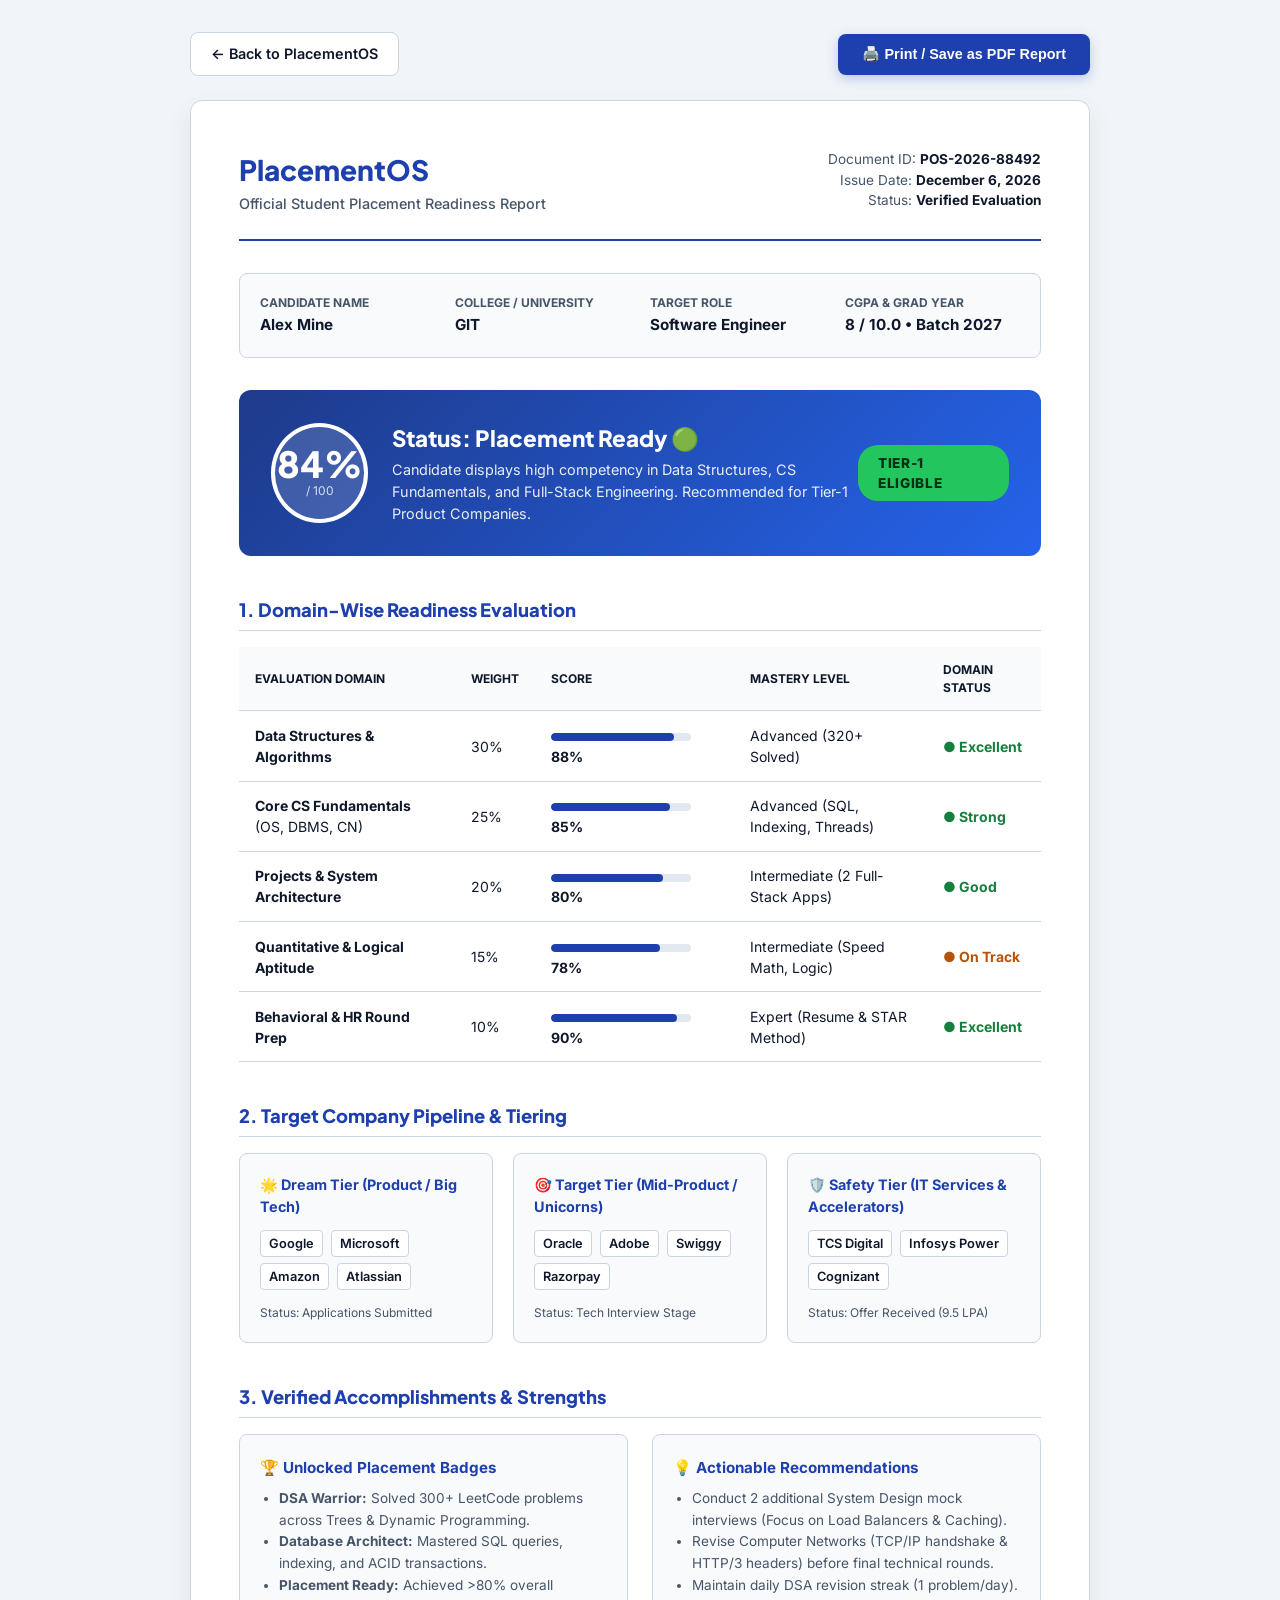
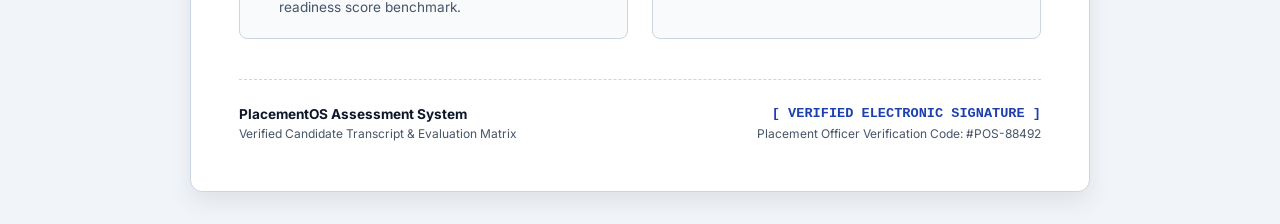
==== placement_readiness_report.html @ be0e2cbd "Initial commit: PlacementOS v2.0 Complete System & Presentation Deck" ====
<!DOCTYPE html>
<html lang="en">
<head>
  <meta charset="UTF-8">
  <meta name="viewport" content="width=device-width, initial-scale=1.0">
  <title>Student Placement Readiness Report | PlacementOS</title>
  <link rel="preconnect" href="https://fonts.googleapis.com">
  <link rel="preconnect" href="https://fonts.gstatic.com" crossorigin>
  <link href="https://fonts.googleapis.com/css2?family=Plus+Jakarta+Sans:wght@500;700;800&family=Inter:wght@400;500;600;700&display=swap" rel="stylesheet">
  <style>
    :root {
      --primary: #1e40af;
      --primary-light: #dbeafe;
      --text-dark: #0f172a;
      --text-muted: #475569;
      --border: #cbd5e1;
      --bg-subtle: #f8fafc;
      --success: #15803d;
      --success-bg: #dcfce7;
      --warning: #b45309;
      --warning-bg: #fef3c7;
    }

    * { box-sizing: border-box; margin: 0; padding: 0; }

    body {
      font-family: 'Inter', sans-serif;
      color: var(--text-dark);
      background-color: #f1f5f9;
      padding: 2rem 1rem;
      line-height: 1.5;
    }

    /* Print Header Controls */
    .print-controls {
      display: flex;
      justify-content: space-between;
      align-items: center;
      max-width: 900px;
      margin: 0 auto 1.5rem auto;
    }

    .btn-back {
      background: #ffffff;
      color: var(--text-dark);
      border: 1px solid var(--border);
      padding: 0.65rem 1.25rem;
      border-radius: 8px;
      font-weight: 600;
      font-size: 0.9rem;
      text-decoration: none;
      display: inline-flex;
      align-items: center;
      gap: 0.5rem;
      transition: all 0.2s;
    }

    .btn-back:hover {
      background: #e2e8f0;
      color: var(--primary);
    }

    .btn-print {
      background: var(--primary);
      color: #ffffff;
      border: none;
      padding: 0.75rem 1.5rem;
      border-radius: 8px;
      font-weight: 700;
      font-size: 0.9rem;
      cursor: pointer;
      box-shadow: 0 4px 12px rgba(30, 64, 175, 0.25);
      display: inline-flex;
      align-items: center;
      gap: 0.5rem;
    }

    .btn-print:hover { background: #1e3a8a; }

    .report-paper {
      max-width: 900px;
      margin: 0 auto;
      background: #ffffff;
      padding: 3rem;
      border-radius: 12px;
      box-shadow: 0 10px 25px rgba(0, 0, 0, 0.08);
      border: 1px solid var(--border);
    }

    /* Report Header */
    .report-header {
      display: flex;
      justify-content: space-between;
      align-items: flex-start;
      padding-bottom: 1.5rem;
      border-bottom: 2px solid var(--primary);
      margin-bottom: 2rem;
    }

    .brand-title {
      font-family: 'Plus Jakarta Sans', sans-serif;
      font-size: 1.75rem;
      font-weight: 800;
      color: var(--primary);
    }

    .report-subtitle {
      font-size: 0.9rem;
      color: var(--text-muted);
      font-weight: 500;
      margin-top: 2px;
    }

    .doc-meta {
      text-align: right;
      font-size: 0.85rem;
      color: var(--text-muted);
    }

    .doc-meta strong { color: var(--text-dark); }

    /* Student Info Bar */
    .student-info-grid {
      display: grid;
      grid-template-columns: repeat(4, 1fr);
      gap: 1.25rem;
      background: var(--bg-subtle);
      border: 1px solid var(--border);
      border-radius: 8px;
      padding: 1.25rem;
      margin-bottom: 2rem;
    }

    .info-item {
      display: flex;
      flex-direction: column;
    }

    .info-label {
      font-size: 0.75rem;
      text-transform: uppercase;
      font-weight: 700;
      color: var(--text-muted);
      margin-bottom: 2px;
    }

    .info-val {
      font-weight: 700;
      font-size: 0.95rem;
      color: var(--text-dark);
    }

    /* Score Hero Box */
    .readiness-score-card {
      background: linear-gradient(135deg, #1e3a8a, #2563eb);
      color: #ffffff;
      border-radius: 12px;
      padding: 2rem;
      display: flex;
      align-items: center;
      justify-content: space-between;
      margin-bottom: 2.5rem;
      page-break-inside: avoid;
    }

    .score-left {
      display: flex;
      align-items: center;
      gap: 1.5rem;
    }

    .score-circle {
      width: 100px;
      height: 100px;
      border-radius: 50%;
      background: rgba(255, 255, 255, 0.15);
      border: 4px solid #ffffff;
      display: flex;
      flex-direction: column;
      align-items: center;
      justify-content: center;
    }

    .score-num {
      font-family: 'Plus Jakarta Sans', sans-serif;
      font-size: 2.25rem;
      font-weight: 800;
      line-height: 1;
    }

    .score-max {
      font-size: 0.75rem;
      opacity: 0.8;
    }

    .verdict-title {
      font-family: 'Plus Jakarta Sans', sans-serif;
      font-size: 1.4rem;
      font-weight: 800;
      margin-bottom: 0.25rem;
    }

    .verdict-desc {
      font-size: 0.9rem;
      opacity: 0.9;
      max-width: 480px;
    }

    .status-badge {
      background: #22c55e;
      color: #052e16;
      font-weight: 800;
      font-size: 0.85rem;
      padding: 0.5rem 1.25rem;
      border-radius: 20px;
      text-transform: uppercase;
      letter-spacing: 0.05em;
    }

    /* Section Styling */
    .section-header {
      font-family: 'Plus Jakarta Sans', sans-serif;
      font-size: 1.15rem;
      font-weight: 800;
      color: var(--primary);
      margin-bottom: 1rem;
      margin-top: 1.5rem;
      padding-bottom: 0.4rem;
      border-bottom: 1.5px solid var(--border);
      page-break-after: avoid;
    }

    /* Domain Table */
    .report-table {
      width: 100%;
      border-collapse: collapse;
      margin-bottom: 2.5rem;
      page-break-inside: avoid;
    }

    .report-table th, .report-table td {
      padding: 0.85rem 1rem;
      text-align: left;
      border-bottom: 1px solid var(--border);
      font-size: 0.875rem;
    }

    .report-table th {
      background: var(--bg-subtle);
      font-weight: 700;
      color: var(--text-dark);
      text-transform: uppercase;
      font-size: 0.75rem;
    }

    .progress-bar-container {
      width: 140px;
      height: 8px;
      background: #e2e8f0;
      border-radius: 4px;
      overflow: hidden;
      display: inline-block;
      vertical-align: middle;
      margin-right: 8px;
    }

    .progress-fill {
      height: 100%;
      background: var(--primary);
      border-radius: 4px;
    }

    /* Target Companies Tier Cards */
    .company-grid {
      display: grid;
      grid-template-columns: repeat(3, 1fr);
      gap: 1.25rem;
      margin-bottom: 2.5rem;
      page-break-inside: avoid;
    }

    .company-tier-card {
      border: 1px solid var(--border);
      border-radius: 8px;
      padding: 1.25rem;
      background: var(--bg-subtle);
    }

    .tier-title {
      font-weight: 700;
      font-size: 0.9rem;
      margin-bottom: 0.75rem;
      color: var(--primary);
    }

    .company-tag {
      display: inline-block;
      background: #ffffff;
      border: 1px solid var(--border);
      padding: 3px 8px;
      border-radius: 4px;
      font-size: 0.8rem;
      font-weight: 600;
      margin-right: 4px;
      margin-bottom: 6px;
    }

    .accomplishments-grid {
      display: grid;
      grid-template-columns: 1fr 1fr;
      gap: 1.5rem;
      margin-bottom: 2.5rem;
      page-break-inside: avoid;
    }

    /* PRINT MEDIA OVERRIDES */
    @media print {
      body { background: #ffffff; padding: 0; }
      .print-controls { display: none !important; }
      .report-paper { box-shadow: none; border: none; padding: 0; max-width: 100%; }
      .readiness-score-card { -webkit-print-color-adjust: exact; print-color-adjust: exact; }
      .status-badge { -webkit-print-color-adjust: exact; print-color-adjust: exact; }
      .progress-fill { -webkit-print-color-adjust: exact; print-color-adjust: exact; }
      .report-table th { -webkit-print-color-adjust: exact; print-color-adjust: exact; }
    }
  </style>
</head>
<body>

  <!-- Top Action Bar -->
  <div class="print-controls">
    <a href="index.html#export" class="btn-back">← Back to PlacementOS</a>
    <button class="btn-print" onclick="window.print()">🖨️ Print / Save as PDF Report</button>
  </div>

  <!-- Printable Paper Document -->
  <div class="report-paper">

    <!-- Document Header -->
    <div class="report-header">
      <div>
        <div class="brand-title">PlacementOS</div>
        <div class="report-subtitle">Official Student Placement Readiness Report</div>
      </div>
      <div class="doc-meta">
        <div>Document ID: <strong id="rpt-doc-id">POS-2026-88492</strong></div>
        <div>Issue Date: <strong id="rpt-date">August 11, 2026</strong></div>
        <div>Status: <strong>Verified Evaluation</strong></div>
      </div>
    </div>

    <!-- Student Metadata -->
    <div class="student-info-grid">
      <div class="info-item">
        <span class="info-label">Candidate Name</span>
        <span class="info-val" id="rpt-name">Alex Mine</span>
      </div>
      <div class="info-item">
        <span class="info-label">College / University</span>
        <span class="info-val" id="rpt-college">GIT</span>
      </div>
      <div class="info-item">
        <span class="info-label">Target Role</span>
        <span class="info-val" id="rpt-role">Software Engineer</span>
      </div>
      <div class="info-item">
        <span class="info-label">CGPA & Grad Year</span>
        <span class="info-val" id="rpt-cgpa">8 / 10.0 • Batch 2027</span>
      </div>
    </div>

    <!-- Overall Readiness Hero Score -->
    <div class="readiness-score-card">
      <div class="score-left">
        <div class="score-circle">
          <span class="score-num" id="rpt-score">84%</span>
          <span class="score-max">/ 100</span>
        </div>
        <div>
          <div class="verdict-title" id="rpt-verdict-title">Status: Placement Ready 🟢</div>
          <div class="verdict-desc" id="rpt-verdict-desc">
            Candidate displays high competency in Data Structures, CS Fundamentals, and Full-Stack Engineering. Recommended for Tier-1 Product Companies.
          </div>
        </div>
      </div>
      <div class="status-badge" id="rpt-badge">TIER-1 ELIGIBLE</div>
    </div>

    <!-- Domain Breakdown Table -->
    <div class="section-header">1. Domain-Wise Readiness Evaluation</div>
    <table class="report-table">
      <thead>
        <tr>
          <th>Evaluation Domain</th>
          <th>Weight</th>
          <th>Score</th>
          <th>Mastery Level</th>
          <th>Domain Status</th>
        </tr>
      </thead>
      <tbody id="rpt-domains-body">
        <tr>
          <td><strong>Data Structures & Algorithms</strong></td>
          <td>30%</td>
          <td>
            <div class="progress-bar-container"><div class="progress-fill" style="width: 88%;"></div></div>
            <strong>88%</strong>
          </td>
          <td>Advanced (320+ Solved)</td>
          <td><span style="color:var(--success); font-weight:700;">● Excellent</span></td>
        </tr>
        <tr>
          <td><strong>Core CS Fundamentals</strong> (OS, DBMS, CN)</td>
          <td>25%</td>
          <td>
            <div class="progress-bar-container"><div class="progress-fill" style="width: 85%;"></div></div>
            <strong>85%</strong>
          </td>
          <td>Advanced (SQL, Indexing, Threads)</td>
          <td><span style="color:var(--success); font-weight:700;">● Strong</span></td>
        </tr>
        <tr>
          <td><strong>Projects & System Architecture</strong></td>
          <td>20%</td>
          <td>
            <div class="progress-bar-container"><div class="progress-fill" style="width: 80%;"></div></div>
            <strong>80%</strong>
          </td>
          <td>Intermediate (2 Full-Stack Apps)</td>
          <td><span style="color:var(--success); font-weight:700;">● Good</span></td>
        </tr>
        <tr>
          <td><strong>Quantitative & Logical Aptitude</strong></td>
          <td>15%</td>
          <td>
            <div class="progress-bar-container"><div class="progress-fill" style="width: 78%;"></div></div>
            <strong>78%</strong>
          </td>
          <td>Intermediate (Speed Math, Logic)</td>
          <td><span style="color:var(--warning); font-weight:700;">● On Track</span></td>
        </tr>
        <tr>
          <td><strong>Behavioral & HR Round Prep</strong></td>
          <td>10%</td>
          <td>
            <div class="progress-bar-container"><div class="progress-fill" style="width: 90%;"></div></div>
            <strong>90%</strong>
          </td>
          <td>Expert (Resume & STAR Method)</td>
          <td><span style="color:var(--success); font-weight:700;">● Excellent</span></td>
        </tr>
      </tbody>
    </table>

    <!-- Target Companies Tiering -->
    <div class="section-header">2. Target Company Pipeline & Tiering</div>
    <div class="company-grid" id="rpt-companies-grid">
      <div class="company-tier-card">
        <div class="tier-title">🌟 Dream Tier (Product / Big Tech)</div>
        <span class="company-tag">Google</span>
        <span class="company-tag">Microsoft</span>
        <span class="company-tag">Amazon</span>
        <span class="company-tag">Atlassian</span>
        <div style="font-size:0.75rem; color:var(--text-muted); margin-top:8px;">Status: Applications Submitted</div>
      </div>
      <div class="company-tier-card">
        <div class="tier-title">🎯 Target Tier (Mid-Product / Unicorns)</div>
        <span class="company-tag">Oracle</span>
        <span class="company-tag">Adobe</span>
        <span class="company-tag">Swiggy</span>
        <span class="company-tag">Razorpay</span>
        <div style="font-size:0.75rem; color:var(--text-muted); margin-top:8px;">Status: Tech Interview Stage</div>
      </div>
      <div class="company-tier-card">
        <div class="tier-title">🛡️ Safety Tier (IT Services & Accelerators)</div>
        <span class="company-tag">TCS Digital</span>
        <span class="company-tag">Infosys Power</span>
        <span class="company-tag">Cognizant</span>
        <div style="font-size:0.75rem; color:var(--text-muted); margin-top:8px;">Status: Offer Received (9.5 LPA)</div>
      </div>
    </div>

    <!-- Verified Achievements & Milestones -->
    <div class="section-header">3. Verified Accomplishments & Strengths</div>
    <div class="accomplishments-grid">
      <div style="background:var(--bg-subtle); border:1px solid var(--border); padding:1.25rem; border-radius:8px;">
        <strong style="color:var(--primary); font-size:0.95rem;">🏆 Unlocked Placement Badges</strong>
        <ul style="font-size:0.85rem; color:var(--text-muted); margin-top:0.5rem; padding-left:1.2rem; line-height:1.6;" id="rpt-badges-list">
          <li><strong>DSA Warrior:</strong> Solved 300+ LeetCode problems across Trees & Dynamic Programming.</li>
          <li><strong>Database Architect:</strong> Mastered SQL queries, indexing, and ACID transactions.</li>
          <li><strong>Placement Ready:</strong> Achieved >80% overall readiness score benchmark.</li>
        </ul>
      </div>
      <div style="background:var(--bg-subtle); border:1px solid var(--border); padding:1.25rem; border-radius:8px;">
        <strong style="color:var(--primary); font-size:0.95rem;">💡 Actionable Recommendations</strong>
        <ul style="font-size:0.85rem; color:var(--text-muted); margin-top:0.5rem; padding-left:1.2rem; line-height:1.6;">
          <li>Conduct 2 additional System Design mock interviews (Focus on Load Balancers & Caching).</li>
          <li>Revise Computer Networks (TCP/IP handshake & HTTP/3 headers) before final technical rounds.</li>
          <li>Maintain daily DSA revision streak (1 problem/day).</li>
        </ul>
      </div>
    </div>

    <!-- Footer Verification Seal -->
    <div style="display:flex; justify-content:space-between; align-items:flex-end; border-top:1px dashed var(--border); padding-top:1.5rem;">
      <div>
        <div style="font-weight:700; font-size:0.85rem; color:var(--text-dark);">PlacementOS Assessment System</div>
        <div style="font-size:0.75rem; color:var(--text-muted);">Verified Candidate Transcript & Evaluation Matrix</div>
      </div>
      <div style="text-align:right;">
        <div style="font-family:monospace; font-size:0.85rem; font-weight:700; color:var(--primary);">[ VERIFIED ELECTRONIC SIGNATURE ]</div>
        <div style="font-size:0.75rem; color:var(--text-muted);">Placement Officer Verification Code: #POS-88492</div>
      </div>
    </div>

  </div>

  <script>
    // Dynamic State Hydration from LocalStorage
    document.addEventListener('DOMContentLoaded', () => {
      // Date & Doc ID
      const today = new Date();
      const options = { month: 'long', day: 'numeric', year: 'numeric' };
      document.getElementById('rpt-date').textContent = today.toLocaleDateString('en-US', options);

      try {
        const raw = localStorage.getItem('PLACEMENT_ROADMAP_STATE_V2');
        if (raw) {
          const data = JSON.parse(raw);
          if (data.user) {
            if (data.user.name) document.getElementById('rpt-name').textContent = data.user.name;
            if (data.user.college) document.getElementById('rpt-college').textContent = data.user.college;
            if (data.user.targetRole) document.getElementById('rpt-role').textContent = data.user.targetRole;
            if (data.user.cgpa && data.user.gradYear) {
              document.getElementById('rpt-cgpa').textContent = `${data.user.cgpa} / 10.0 • Batch ${data.user.gradYear}`;
            }
          }

          // Compute score dynamically if tasks exist
          if (Array.isArray(data.tasks) && data.tasks.length > 0) {
            const completed = data.tasks.filter(t => t.status === 'completed').length;
            const score = Math.min(100, Math.round((completed / data.tasks.length) * 100));
            document.getElementById('rpt-score').textContent = `${score}%`;
            if (score >= 80) {
              document.getElementById('rpt-verdict-title').textContent = 'Status: Placement Ready 🟢';
              document.getElementById('rpt-badge').textContent = 'TIER-1 ELIGIBLE';
            } else if (score >= 60) {
              document.getElementById('rpt-verdict-title').textContent = 'Status: On Track 🟡';
              document.getElementById('rpt-badge').textContent = 'TIER-2 READY';
            } else {
              document.getElementById('rpt-verdict-title').textContent = 'Status: Needs Focus 🔴';
              document.getElementById('rpt-badge').textContent = 'PREPARATION PHASE';
            }
          }

          // Populate unlocked badges
          if (Array.isArray(data.achievements)) {
            const unlocked = data.achievements.filter(a => a.unlocked);
            if (unlocked.length > 0) {
              const list = document.getElementById('rpt-badges-list');
              list.innerHTML = unlocked.map(b => `<li><strong>${b.title}:</strong> ${b.description}</li>`).join('');
            }
          }
        }
      } catch (e) { console.log('Using default report template data'); }

      const urlParams = new URLSearchParams(window.location.search);
      if (urlParams.has('autoprint') || urlParams.get('autoprint') === 'true') {
        setTimeout(() => {
          window.print();
        }, 500);
      }
    });
  </script>
</body>
</html>
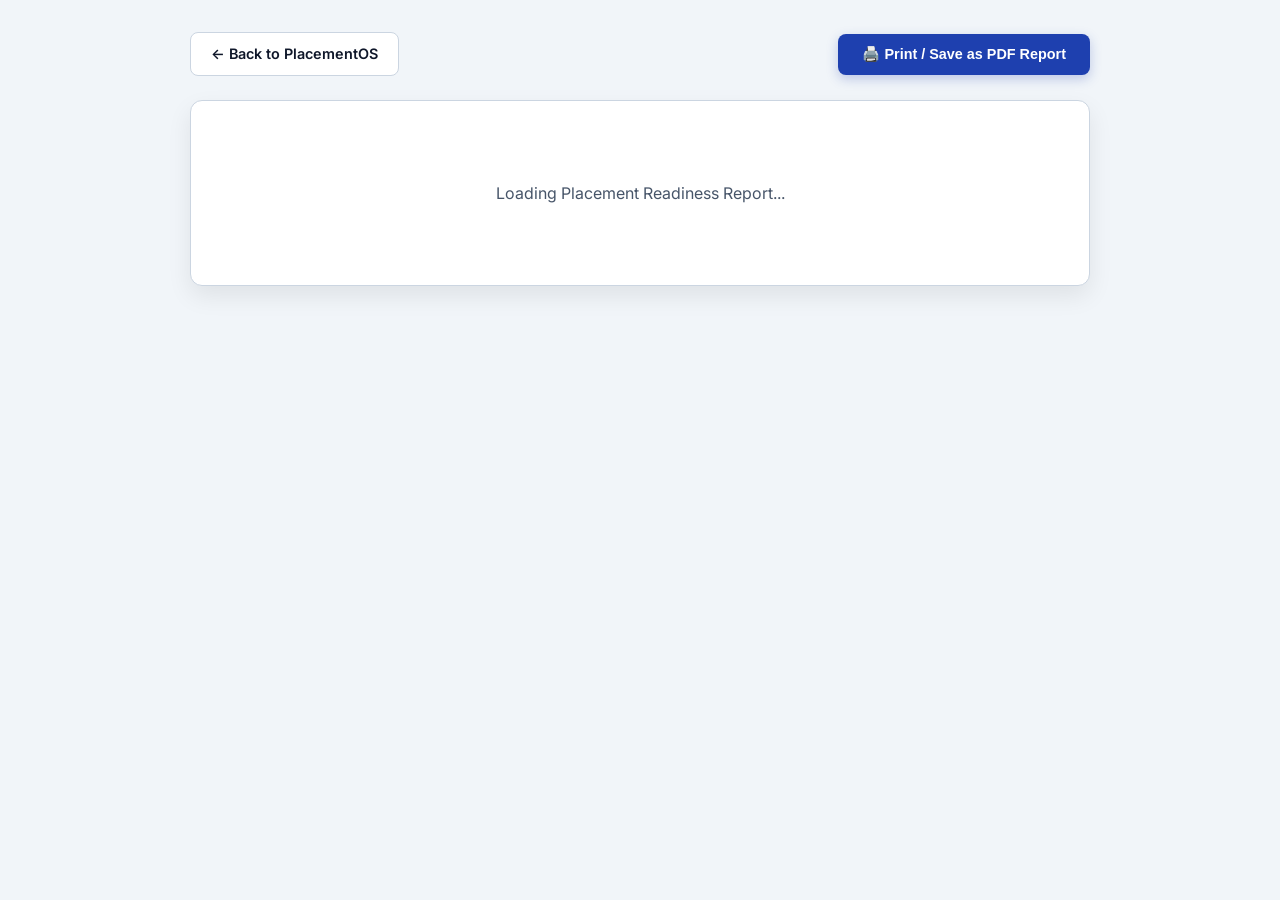
==== commit 9da4b47f: "Initial commit: PlacementOS v2.0 Complete System & Presentation Deck" ====
--- a/placement_readiness_report.html
+++ b/placement_readiness_report.html
@@ -31,7 +31,6 @@
       line-height: 1.5;
     }
 
-    /* Print Header Controls */
     .print-controls {
       display: flex;
       justify-content: space-between;
@@ -87,7 +86,6 @@
       border: 1px solid var(--border);
     }
 
-    /* Report Header */
     .report-header {
       display: flex;
       justify-content: space-between;
@@ -119,7 +117,6 @@
 
     .doc-meta strong { color: var(--text-dark); }
 
-    /* Student Info Bar */
     .student-info-grid {
       display: grid;
       grid-template-columns: repeat(4, 1fr);
@@ -150,7 +147,6 @@
       color: var(--text-dark);
     }
 
-    /* Score Hero Box */
     .readiness-score-card {
       background: linear-gradient(135deg, #1e3a8a, #2563eb);
       color: #ffffff;
@@ -217,7 +213,6 @@
       letter-spacing: 0.05em;
     }
 
-    /* Section Styling */
     .section-header {
       font-family: 'Plus Jakarta Sans', sans-serif;
       font-size: 1.15rem;
@@ -230,7 +225,6 @@
       page-break-after: avoid;
     }
 
-    /* Domain Table */
     .report-table {
       width: 100%;
       border-collapse: collapse;
@@ -270,7 +264,6 @@
       border-radius: 4px;
     }
 
-    /* Target Companies Tier Cards */
     .company-grid {
       display: grid;
       grid-template-columns: repeat(3, 1fr);
@@ -286,13 +279,6 @@
       background: var(--bg-subtle);
     }
 
-    .tier-title {
-      font-weight: 700;
-      font-size: 0.9rem;
-      margin-bottom: 0.75rem;
-      color: var(--primary);
-    }
-
     .company-tag {
       display: inline-block;
       background: #ffffff;
@@ -313,7 +299,6 @@
       page-break-inside: avoid;
     }
 
-    /* PRINT MEDIA OVERRIDES */
     @media print {
       body { background: #ffffff; padding: 0; }
       .print-controls { display: none !important; }
@@ -334,235 +319,26 @@
   </div>
 
   <!-- Printable Paper Document -->
-  <div class="report-paper">
-
-    <!-- Document Header -->
-    <div class="report-header">
-      <div>
-        <div class="brand-title">PlacementOS</div>
-        <div class="report-subtitle">Official Student Placement Readiness Report</div>
-      </div>
-      <div class="doc-meta">
-        <div>Document ID: <strong id="rpt-doc-id">POS-2026-88492</strong></div>
-        <div>Issue Date: <strong id="rpt-date">August 11, 2026</strong></div>
-        <div>Status: <strong>Verified Evaluation</strong></div>
-      </div>
+  <div class="report-paper" id="report-paper-container">
+    <!-- Hydrated dynamically from LocalStorage state -->
+    <div style="text-align:center; padding: 2rem; color: var(--text-muted);">
+      Loading Placement Readiness Report...
     </div>
-
-    <!-- Student Metadata -->
-    <div class="student-info-grid">
-      <div class="info-item">
-        <span class="info-label">Candidate Name</span>
-        <span class="info-val" id="rpt-name">Alex Mine</span>
-      </div>
-      <div class="info-item">
-        <span class="info-label">College / University</span>
-        <span class="info-val" id="rpt-college">GIT</span>
-      </div>
-      <div class="info-item">
-        <span class="info-label">Target Role</span>
-        <span class="info-val" id="rpt-role">Software Engineer</span>
-      </div>
-      <div class="info-item">
-        <span class="info-label">CGPA & Grad Year</span>
-        <span class="info-val" id="rpt-cgpa">8 / 10.0 • Batch 2027</span>
-      </div>
-    </div>
-
-    <!-- Overall Readiness Hero Score -->
-    <div class="readiness-score-card">
-      <div class="score-left">
-        <div class="score-circle">
-          <span class="score-num" id="rpt-score">84%</span>
-          <span class="score-max">/ 100</span>
-        </div>
-        <div>
-          <div class="verdict-title" id="rpt-verdict-title">Status: Placement Ready 🟢</div>
-          <div class="verdict-desc" id="rpt-verdict-desc">
-            Candidate displays high competency in Data Structures, CS Fundamentals, and Full-Stack Engineering. Recommended for Tier-1 Product Companies.
-          </div>
-        </div>
-      </div>
-      <div class="status-badge" id="rpt-badge">TIER-1 ELIGIBLE</div>
-    </div>
-
-    <!-- Domain Breakdown Table -->
-    <div class="section-header">1. Domain-Wise Readiness Evaluation</div>
-    <table class="report-table">
-      <thead>
-        <tr>
-          <th>Evaluation Domain</th>
-          <th>Weight</th>
-          <th>Score</th>
-          <th>Mastery Level</th>
-          <th>Domain Status</th>
-        </tr>
-      </thead>
-      <tbody id="rpt-domains-body">
-        <tr>
-          <td><strong>Data Structures & Algorithms</strong></td>
-          <td>30%</td>
-          <td>
-            <div class="progress-bar-container"><div class="progress-fill" style="width: 88%;"></div></div>
-            <strong>88%</strong>
-          </td>
-          <td>Advanced (320+ Solved)</td>
-          <td><span style="color:var(--success); font-weight:700;">● Excellent</span></td>
-        </tr>
-        <tr>
-          <td><strong>Core CS Fundamentals</strong> (OS, DBMS, CN)</td>
-          <td>25%</td>
-          <td>
-            <div class="progress-bar-container"><div class="progress-fill" style="width: 85%;"></div></div>
-            <strong>85%</strong>
-          </td>
-          <td>Advanced (SQL, Indexing, Threads)</td>
-          <td><span style="color:var(--success); font-weight:700;">● Strong</span></td>
-        </tr>
-        <tr>
-          <td><strong>Projects & System Architecture</strong></td>
-          <td>20%</td>
-          <td>
-            <div class="progress-bar-container"><div class="progress-fill" style="width: 80%;"></div></div>
-            <strong>80%</strong>
-          </td>
-          <td>Intermediate (2 Full-Stack Apps)</td>
-          <td><span style="color:var(--success); font-weight:700;">● Good</span></td>
-        </tr>
-        <tr>
-          <td><strong>Quantitative & Logical Aptitude</strong></td>
-          <td>15%</td>
-          <td>
-            <div class="progress-bar-container"><div class="progress-fill" style="width: 78%;"></div></div>
-            <strong>78%</strong>
-          </td>
-          <td>Intermediate (Speed Math, Logic)</td>
-          <td><span style="color:var(--warning); font-weight:700;">● On Track</span></td>
-        </tr>
-        <tr>
-          <td><strong>Behavioral & HR Round Prep</strong></td>
-          <td>10%</td>
-          <td>
-            <div class="progress-bar-container"><div class="progress-fill" style="width: 90%;"></div></div>
-            <strong>90%</strong>
-          </td>
-          <td>Expert (Resume & STAR Method)</td>
-          <td><span style="color:var(--success); font-weight:700;">● Excellent</span></td>
-        </tr>
-      </tbody>
-    </table>
-
-    <!-- Target Companies Tiering -->
-    <div class="section-header">2. Target Company Pipeline & Tiering</div>
-    <div class="company-grid" id="rpt-companies-grid">
-      <div class="company-tier-card">
-        <div class="tier-title">🌟 Dream Tier (Product / Big Tech)</div>
-        <span class="company-tag">Google</span>
-        <span class="company-tag">Microsoft</span>
-        <span class="company-tag">Amazon</span>
-        <span class="company-tag">Atlassian</span>
-        <div style="font-size:0.75rem; color:var(--text-muted); margin-top:8px;">Status: Applications Submitted</div>
-      </div>
-      <div class="company-tier-card">
-        <div class="tier-title">🎯 Target Tier (Mid-Product / Unicorns)</div>
-        <span class="company-tag">Oracle</span>
-        <span class="company-tag">Adobe</span>
-        <span class="company-tag">Swiggy</span>
-        <span class="company-tag">Razorpay</span>
-        <div style="font-size:0.75rem; color:var(--text-muted); margin-top:8px;">Status: Tech Interview Stage</div>
-      </div>
-      <div class="company-tier-card">
-        <div class="tier-title">🛡️ Safety Tier (IT Services & Accelerators)</div>
-        <span class="company-tag">TCS Digital</span>
-        <span class="company-tag">Infosys Power</span>
-        <span class="company-tag">Cognizant</span>
-        <div style="font-size:0.75rem; color:var(--text-muted); margin-top:8px;">Status: Offer Received (9.5 LPA)</div>
-      </div>
-    </div>
-
-    <!-- Verified Achievements & Milestones -->
-    <div class="section-header">3. Verified Accomplishments & Strengths</div>
-    <div class="accomplishments-grid">
-      <div style="background:var(--bg-subtle); border:1px solid var(--border); padding:1.25rem; border-radius:8px;">
-        <strong style="color:var(--primary); font-size:0.95rem;">🏆 Unlocked Placement Badges</strong>
-        <ul style="font-size:0.85rem; color:var(--text-muted); margin-top:0.5rem; padding-left:1.2rem; line-height:1.6;" id="rpt-badges-list">
-          <li><strong>DSA Warrior:</strong> Solved 300+ LeetCode problems across Trees & Dynamic Programming.</li>
-          <li><strong>Database Architect:</strong> Mastered SQL queries, indexing, and ACID transactions.</li>
-          <li><strong>Placement Ready:</strong> Achieved >80% overall readiness score benchmark.</li>
-        </ul>
-      </div>
-      <div style="background:var(--bg-subtle); border:1px solid var(--border); padding:1.25rem; border-radius:8px;">
-        <strong style="color:var(--primary); font-size:0.95rem;">💡 Actionable Recommendations</strong>
-        <ul style="font-size:0.85rem; color:var(--text-muted); margin-top:0.5rem; padding-left:1.2rem; line-height:1.6;">
-          <li>Conduct 2 additional System Design mock interviews (Focus on Load Balancers & Caching).</li>
-          <li>Revise Computer Networks (TCP/IP handshake & HTTP/3 headers) before final technical rounds.</li>
-          <li>Maintain daily DSA revision streak (1 problem/day).</li>
-        </ul>
-      </div>
-    </div>
-
-    <!-- Footer Verification Seal -->
-    <div style="display:flex; justify-content:space-between; align-items:flex-end; border-top:1px dashed var(--border); padding-top:1.5rem;">
-      <div>
-        <div style="font-weight:700; font-size:0.85rem; color:var(--text-dark);">PlacementOS Assessment System</div>
-        <div style="font-size:0.75rem; color:var(--text-muted);">Verified Candidate Transcript & Evaluation Matrix</div>
-      </div>
-      <div style="text-align:right;">
-        <div style="font-family:monospace; font-size:0.85rem; font-weight:700; color:var(--primary);">[ VERIFIED ELECTRONIC SIGNATURE ]</div>
-        <div style="font-size:0.75rem; color:var(--text-muted);">Placement Officer Verification Code: #POS-88492</div>
-      </div>
-    </div>
-
   </div>
 
-  <script>
-    // Dynamic State Hydration from LocalStorage
+  <script type="module">
+    import { StorageService } from './js/models/StorageService.js';
+    import { ReadinessEngine } from './js/models/ReadinessEngine.js';
+    import { RecommendationEngine } from './js/models/RecommendationEngine.js';
+    import { ExportService } from './js/services/ExportService.js';
+
     document.addEventListener('DOMContentLoaded', () => {
-      // Date & Doc ID
-      const today = new Date();
-      const options = { month: 'long', day: 'numeric', year: 'numeric' };
-      document.getElementById('rpt-date').textContent = today.toLocaleDateString('en-US', options);
-
-      try {
-        const raw = localStorage.getItem('PLACEMENT_ROADMAP_STATE_V2');
-        if (raw) {
-          const data = JSON.parse(raw);
-          if (data.user) {
-            if (data.user.name) document.getElementById('rpt-name').textContent = data.user.name;
-            if (data.user.college) document.getElementById('rpt-college').textContent = data.user.college;
-            if (data.user.targetRole) document.getElementById('rpt-role').textContent = data.user.targetRole;
-            if (data.user.cgpa && data.user.gradYear) {
-              document.getElementById('rpt-cgpa').textContent = `${data.user.cgpa} / 10.0 • Batch ${data.user.gradYear}`;
-            }
-          }
-
-          // Compute score dynamically if tasks exist
-          if (Array.isArray(data.tasks) && data.tasks.length > 0) {
-            const completed = data.tasks.filter(t => t.status === 'completed').length;
-            const score = Math.min(100, Math.round((completed / data.tasks.length) * 100));
-            document.getElementById('rpt-score').textContent = `${score}%`;
-            if (score >= 80) {
-              document.getElementById('rpt-verdict-title').textContent = 'Status: Placement Ready 🟢';
-              document.getElementById('rpt-badge').textContent = 'TIER-1 ELIGIBLE';
-            } else if (score >= 60) {
-              document.getElementById('rpt-verdict-title').textContent = 'Status: On Track 🟡';
-              document.getElementById('rpt-badge').textContent = 'TIER-2 READY';
-            } else {
-              document.getElementById('rpt-verdict-title').textContent = 'Status: Needs Focus 🔴';
-              document.getElementById('rpt-badge').textContent = 'PREPARATION PHASE';
-            }
-          }
-
-          // Populate unlocked badges
-          if (Array.isArray(data.achievements)) {
-            const unlocked = data.achievements.filter(a => a.unlocked);
-            if (unlocked.length > 0) {
-              const list = document.getElementById('rpt-badges-list');
-              list.innerHTML = unlocked.map(b => `<li><strong>${b.title}:</strong> ${b.description}</li>`).join('');
-            }
-          }
-        }
-      } catch (e) { console.log('Using default report template data'); }
+      const state = StorageService.load() || {};
+      const container = document.getElementById('report-paper-container');
+      
+      if (container && state) {
+        container.innerHTML = ExportService.generateReportHTML(state);
+      }
 
       const urlParams = new URLSearchParams(window.location.search);
       if (urlParams.has('autoprint') || urlParams.get('autoprint') === 'true') {
